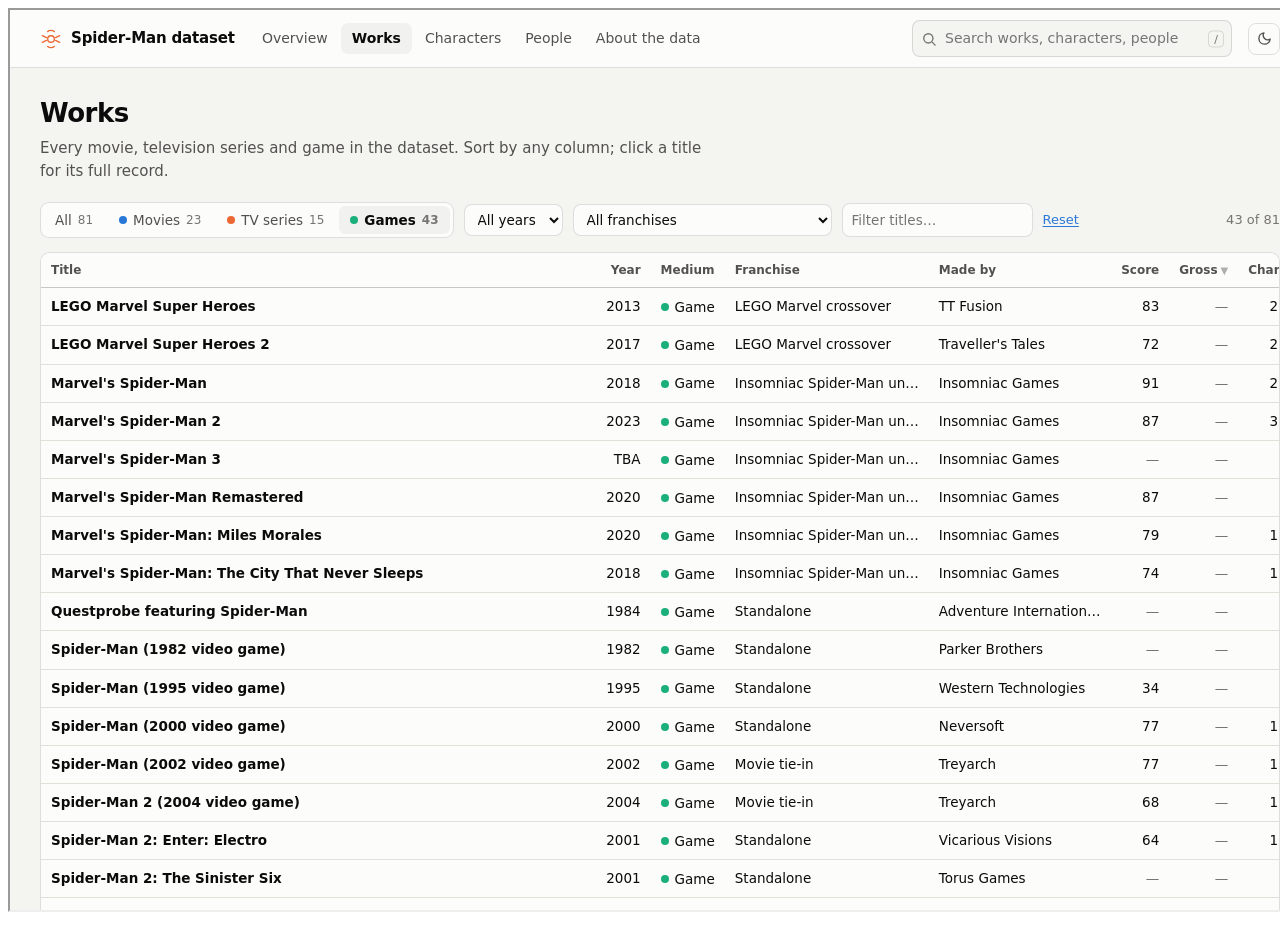
==== explorer/smoke-test.html @ 82f5e82a "Add an interactive static explorer for the dataset explorer/index.html is a dependency-free page tha" ====
<!doctype html><html><body>
<iframe id="f" src="index.html" style="width:1300px;height:900px"></iframe>
<pre id="out"></pre>
<script>
const out = [];
const log = (m) => out.push(m);
const errs = [];
window.addEventListener("error", (e) => errs.push("TOP " + e.message));
const f = document.getElementById("f");
const wait = (ms) => new Promise((r) => setTimeout(r, ms));

f.onload = async () => {
  const w = f.contentWindow, d = f.contentDocument;
  w.addEventListener("error", (e) => errs.push("IFRAME " + e.message + " @" + e.filename + ":" + e.lineno));
  const q = (s) => d.querySelector(s);
  const qa = (s) => [...d.querySelectorAll(s)];
  const nav = async (h) => { w.location.hash = h; await wait(160); };
  const check = (name, cond, extra) => log((cond ? "PASS " : "FAIL ") + name + (extra ? " :: " + extra : ""));

  await wait(300);
  check("overview charts", qa("figure.chart").length === 4, qa("figure.chart").length);
  check("hero figure", q(".hero-fig .value")?.textContent === "81");

  // table toggle on every chart
  for (const fig of qa("figure.chart")) {
    const btn = fig.querySelector(".toggle");
    btn.click(); await wait(30);
    const ok = !!fig.querySelector("table");
    btn.click(); await wait(30);
    check("table toggle " + fig.querySelector("h2").textContent.slice(0, 18), ok && !fig.querySelector("table"));
  }

  // click a year in the timeline -> works filtered
  const bar = qa("figure.chart")[0].querySelectorAll("rect[role=button]");
  let clicked = null;
  for (const b of bar) { if (b.getAttribute("aria-label")?.startsWith("2018")) { clicked = b; break; } }
  clicked.dispatchEvent(new w.MouseEvent("click", { bubbles: true }));
  await wait(200);
  check("year drill-down", d.querySelector("h1").textContent === "Works" && q(".result-count").textContent.startsWith("4 of"), q(".result-count")?.textContent);

  qa("nav.tabs a").find((a) => a.getAttribute("href") === "#/works").click(); await wait(200);
  const total = qa("tbody tr").length;
  check("works rows", total === 81, total);
  // sort by gross desc
  const heads = qa("thead th");
  const grossTh = heads.find((h) => h.textContent.startsWith("Gross"));
  grossTh.click(); await wait(120);
  check("sort by gross", qa("tbody tr")[0].children[0].textContent.startsWith("Spider-Man: No Way Home"), qa("tbody tr")[0].children[0].textContent);
  // filter chip
  qa(".chips button").find((b) => b.textContent.startsWith("Games")).click(); await wait(120);
  check("filter games", qa("tbody tr").length === 43, qa("tbody tr").length);
  // text filter
  const inp = q('.filters input[type="search"]');
  inp.value = "venom"; inp.dispatchEvent(new w.Event("input", { bubbles: true })); await wait(150);
  check("text filter", qa("tbody tr").length > 0 && qa("tbody tr").length < 10, qa("tbody tr").length);

  await nav("#/work/13");
  check("work detail title", d.querySelector("h1").textContent === "Spider-Man: No Way Home");
  check("work detail sections", qa("section.block").length >= 8, qa("section.block").length);
  // follow a character chip
  q("section.block .chip").click(); await wait(180);
  check("chip -> character", w.location.hash.startsWith("#/character/"), w.location.hash);

  await nav("#/characters");
  check("character rows", qa("tbody tr").length === 264, qa("tbody tr").length);
  const bars = qa(".bar-cell .fill");
  check("bar fills have height", bars.length && bars[0].getBoundingClientRect().height > 3, bars[0]?.getBoundingClientRect().height);
  qa(".chips button").find((b) => b.textContent.startsWith("Villain")).click(); await wait(120);
  check("filter villains", qa("tbody tr").length === 113, qa("tbody tr").length);

  await nav("#/character/27");
  check("character detail", d.querySelector("h1").textContent.includes("Peter Parker"));
  check("appearances table", qa("tbody tr").length >= 60, qa("tbody tr").length);
  check("variants listed", qa("section.block")[1].querySelectorAll(".chip").length > 5);

  await nav("#/people");
  check("people rows", qa("tbody tr").length === 581, qa("tbody tr").length);
  await nav("#/person/35");
  check("person detail", !!d.querySelector("h1").textContent);
  check("person credits", qa("tbody tr").length > 0);

  await nav("#/about");
  check("about sections", qa("section.block").length === 6, qa("section.block").length);

  // global search
  await nav("#/overview");
  const search = d.getElementById("search");
  search.value = "octopus"; search.dispatchEvent(new w.Event("input", { bubbles: true })); await wait(120);
  const hits = qa("#results button");
  check("search finds Doctor Octopus", hits.some((b) => b.textContent.includes("Doctor Octopus")), hits.length + " hits");
  hits[0].click(); await wait(180);
  check("search navigates", w.location.hash !== "#/overview", w.location.hash);

  // sticky header not overlapping first row
  await nav("#/characters");
  const th = q("thead th").getBoundingClientRect();
  const tr = qa("tbody tr")[0].getBoundingClientRect();
  check("header above first row", th.bottom <= tr.top + 1, th.bottom + " vs " + tr.top);

  // no horizontal page overflow
  check("no page h-overflow", d.documentElement.scrollWidth <= d.documentElement.clientWidth + 1,
        d.documentElement.scrollWidth + " vs " + d.documentElement.clientWidth);

  log(errs.length ? "FAIL js-errors :: " + errs.join(" | ") : "PASS no-js-errors");
  document.getElementById("out").textContent = out.join("\n");
  document.title = "DONE " + out.filter((l) => l.startsWith("FAIL")).length + " failures";
};
</script>
</body></html>
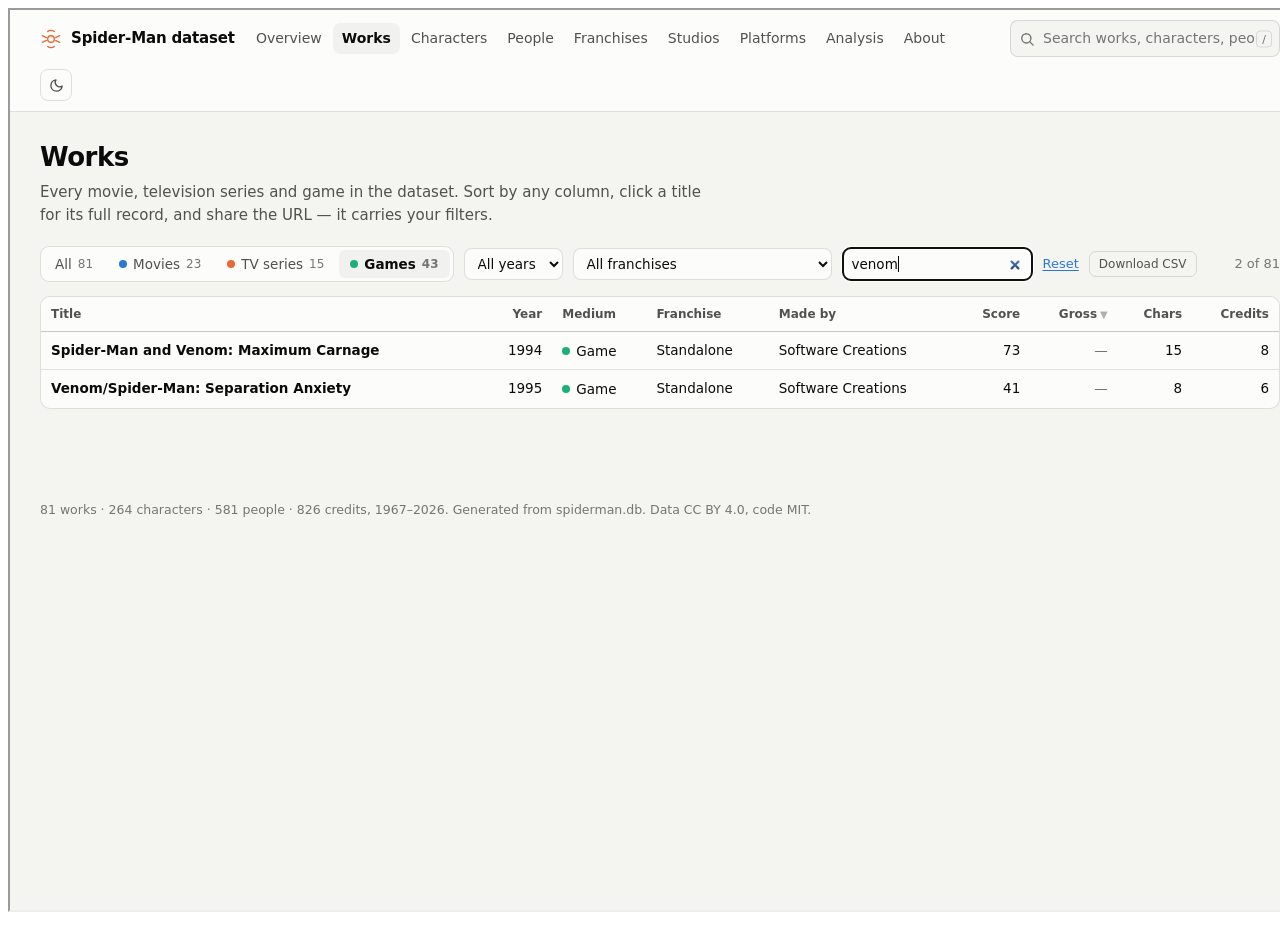
==== commit ec0c93ce: "Deepen what the explorer can show Three dimensions the database only holds implicitly now have their" ====
--- a/explorer/smoke-test.html
+++ b/explorer/smoke-test.html
@@ -10,6 +10,7 @@
 const wait = (ms) => new Promise((r) => setTimeout(r, ms));
 
 f.onload = async () => {
+ try {
   const w = f.contentWindow, d = f.contentDocument;
   w.addEventListener("error", (e) => errs.push("IFRAME " + e.message + " @" + e.filename + ":" + e.lineno));
   const q = (s) => d.querySelector(s);
@@ -80,7 +81,7 @@
   check("person credits", qa("tbody tr").length > 0);
 
   await nav("#/about");
-  check("about sections", qa("section.block").length === 6, qa("section.block").length);
+  check("about sections", qa("section.block").length === 7, qa("section.block").length);
 
   // global search
   await nav("#/overview");
@@ -101,9 +102,81 @@
   check("no page h-overflow", d.documentElement.scrollWidth <= d.documentElement.clientWidth + 1,
         d.documentElement.scrollWidth + " vs " + d.documentElement.clientWidth);
 
+  // ---- dimensions added in the deep-dive pass ----
+  await nav("#/franchises");
+  check("franchise rows", qa("tbody tr").length === 13, qa("tbody tr").length);
+  check("franchise chart", qa("figure.chart").length === 1, qa("figure.chart").length);
+  qa("tbody .row-link")[0].click(); await wait(200);
+  check("franchise detail", w.location.hash.startsWith("#/franchise/"), w.location.hash);
+  check("franchise has strip + works", qa("figure.chart").length >= 1 && qa("tbody tr").length > 0);
+
+  await nav("#/studios");
+  check("studio rows", qa("tbody tr").length === 104, qa("tbody tr").length);
+  await nav("#/studio/" + encodeURIComponent("Columbia Pictures"));
+  check("studio detail", d.querySelector("h1").textContent === "Columbia Pictures");
+  check("studio works listed", qa("tbody tr").length > 3, qa("tbody tr").length);
+
+  await nav("#/platforms");
+  check("platform rows", qa("tbody tr").length === 66, qa("tbody tr").length);
+  await nav("#/platform/" + encodeURIComponent("PlayStation 2"));
+  check("platform detail", d.querySelector("h1").textContent === "PlayStation 2");
+  check("platform releases", qa("tbody tr").length > 2, qa("tbody tr").length);
+
+  await nav("#/analysis");
+  check("analysis charts", qa("figure.chart").length === 4, qa("figure.chart").length);
+  check("analysis tables", qa("section.block").length === 2, qa("section.block").length);
+  for (const fig of qa("figure.chart")) {
+    const btn = fig.querySelector(".toggle");
+    btn.click(); await wait(30);
+    const ok = !!fig.querySelector("table");
+    btn.click(); await wait(30);
+    check("analysis table view " + fig.querySelector("h2").textContent.slice(0, 16), ok);
+  }
+
+  // deepened detail pages
+  await nav("#/work/22");
+  check("weekly gross chart", qa("figure.chart").length === 1, qa("figure.chart").length);
+  await nav("#/work/9");
+  check("work has budget table", [...qa("section.block h2")].some((h) => h.textContent.startsWith("Reported budgets")));
+  await nav("#/character/27");
+  check("character strip + co-appearances", qa("figure.chart").length === 2, qa("figure.chart").length);
+  await nav("#/person/35");
+  check("person career strip", qa("figure.chart").length >= 1, qa("figure.chart").length);
+
+  // URL-backed filters are shareable and reset from the nav tab
+  await nav("#/works?type=game&q=venom");
+  const filtered = qa("tbody tr").length;
+  check("filters restored from URL", filtered > 0 && filtered < 10, filtered);
+  qa("nav.tabs a").find((a) => a.getAttribute("href") === "#/works").click(); await wait(200);
+  check("nav tab clears filters", qa("tbody tr").length === 81, qa("tbody tr").length);
+
+  // sorting writes itself into the URL
+  qa("thead th").find((h) => h.textContent.startsWith("Gross")).click(); await wait(150);
+  check("sort is in the URL", w.location.hash.includes("sort=gross"), w.location.hash);
+
+  // CSV export reflects what is on screen
+  const csvBtn = [...qa(".filters .toggle")].find((b) => b.textContent === "Download CSV");
+  check("csv button present", !!csvBtn);
+  const rowsNow = qa("tbody tr").length;
+  const csv = w.csvFromTable(d.querySelector("tbody").parentNode);
+  check("csv row count", csv.split("\n").length === rowsNow + 1, csv.split("\n").length + " vs " + (rowsNow + 1));
+  check("csv escapes commas", csv.split("\n")[1].split(",").length >= 9);
+
+  // search reaches the new dimensions
+  await nav("#/overview");
+  const s2 = d.getElementById("search");
+  s2.value = "insomniac"; s2.dispatchEvent(new w.Event("input", { bubbles: true })); await wait(150);
+  check("search finds a studio", [...qa("#results button")].some((b) => b.textContent.includes("Insomniac")), qa("#results button").length + " hits");
+
+  await nav("#/overview");
+  check("overview tiles link to dimensions", qa('.kpi[href="#/platforms"]').length === 1);
+
   log(errs.length ? "FAIL js-errors :: " + errs.join(" | ") : "PASS no-js-errors");
-  document.getElementById("out").textContent = out.join("\n");
-  document.title = "DONE " + out.filter((l) => l.startsWith("FAIL")).length + " failures";
+ } catch (e) {
+  log("FAIL harness-threw :: " + (e && e.stack ? e.stack.split("\n").slice(0, 3).join(" / ") : e));
+ }
+ document.getElementById("out").textContent = out.join("\n");
+ document.title = "DONE " + out.filter((l) => l.startsWith("FAIL")).length + " failures";
 };
 </script>
 </body></html>
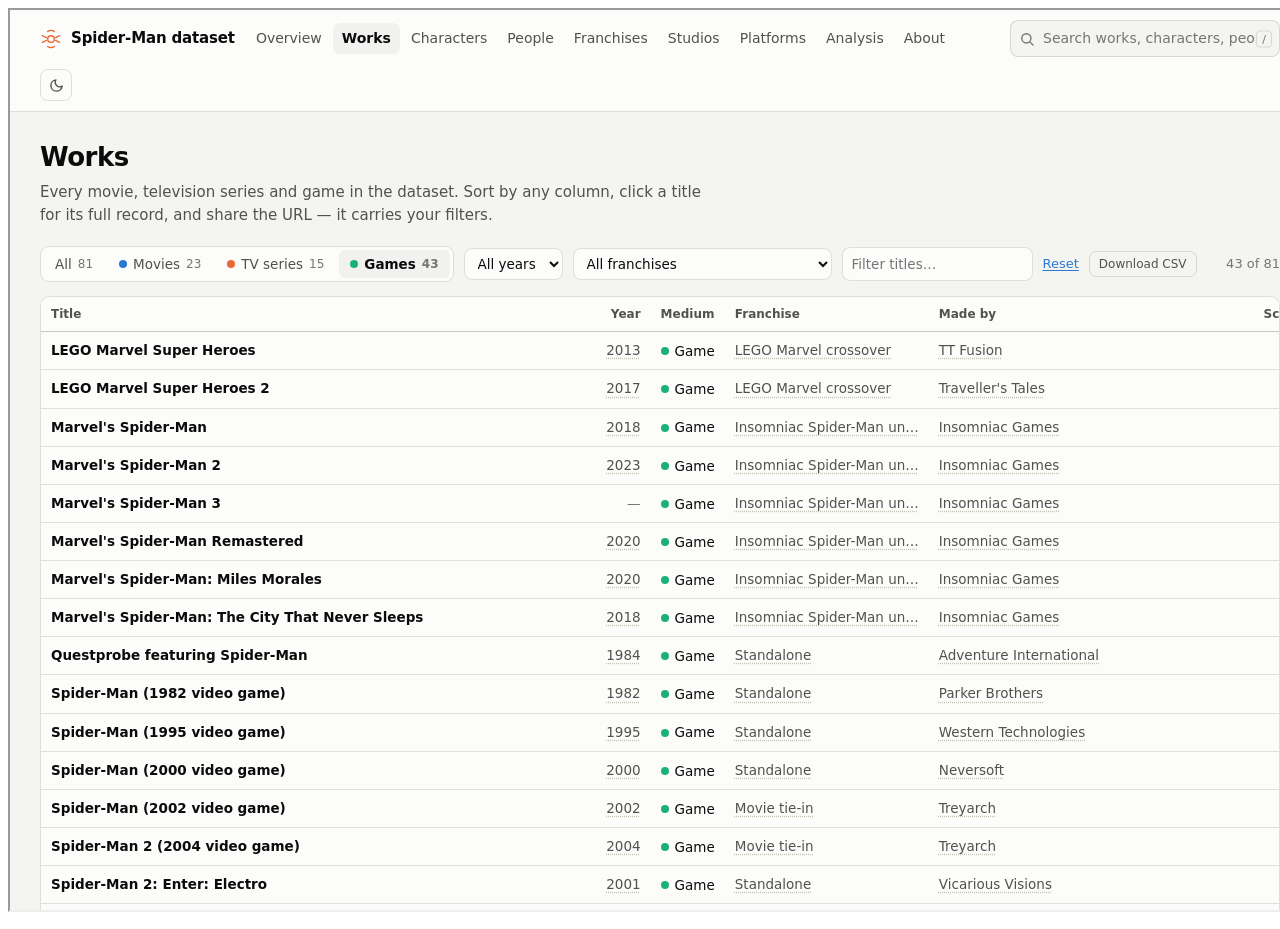
==== commit 28de6c10: "Make every value in the explorer a way into the rest of the data The catalogue was already cross-lin" ====
--- a/explorer/smoke-test.html
+++ b/explorer/smoke-test.html
@@ -1,4 +1,4 @@
-<!doctype html><html><body>
+<!doctype html><html><head><meta charset="utf-8"></head><body>
 <iframe id="f" src="index.html" style="width:1300px;height:900px"></iframe>
 <pre id="out"></pre>
 <script>
@@ -37,7 +37,7 @@
   for (const b of bar) { if (b.getAttribute("aria-label")?.startsWith("2018")) { clicked = b; break; } }
   clicked.dispatchEvent(new w.MouseEvent("click", { bubbles: true }));
   await wait(200);
-  check("year drill-down", d.querySelector("h1").textContent === "Works" && q(".result-count").textContent.startsWith("4 of"), q(".result-count")?.textContent);
+  check("year drill-down", w.location.hash === "#/year/2018" && d.querySelector("h1").textContent === "2018", w.location.hash);
 
   qa("nav.tabs a").find((a) => a.getAttribute("href") === "#/works").click(); await wait(200);
   const total = qa("tbody tr").length;
@@ -124,7 +124,7 @@
 
   await nav("#/analysis");
   check("analysis charts", qa("figure.chart").length === 4, qa("figure.chart").length);
-  check("analysis tables", qa("section.block").length === 2, qa("section.block").length);
+  check("analysis tables", qa("section.block").length === 3, qa("section.block").length);
   for (const fig of qa("figure.chart")) {
     const btn = fig.querySelector(".toggle");
     btn.click(); await wait(30);
@@ -171,6 +171,153 @@
   await nav("#/overview");
   check("overview tiles link to dimensions", qa('.kpi[href="#/platforms"]').length === 1);
 
+  // Nothing should open a new browsing context — every link stays in this tab.
+  const offenders = [];
+  for (const h of ["#/overview", "#/works", "#/work/13", "#/person/35", "#/character/27",
+                   "#/franchise/MCU", "#/studios", "#/platforms", "#/analysis", "#/about"]) {
+    await nav(h);
+    for (const a of qa("a[target]")) offenders.push(h + " " + a.textContent.trim());
+  }
+  check("no link opens a new tab", offenders.length === 0, offenders.join(", "));
+
+  // Header links must not perform a real navigation — the viewer would spawn a tab.
+  await nav("#/overview");
+  const navA = qa("nav.tabs a").find((a) => a.getAttribute("href") === "#/studios");
+  const ev = new w.MouseEvent("click", { bubbles: true, cancelable: true });
+  navA.dispatchEvent(ev);
+  await wait(200);
+  check("header link default is prevented", ev.defaultPrevented);
+  check("header link still navigates", w.location.hash === "#/studios", w.location.hash);
+
+  const brand = q("a.brand");
+  const ev2 = new w.MouseEvent("click", { bubbles: true, cancelable: true });
+  brand.dispatchEvent(ev2);
+  await wait(200);
+  check("brand link handled in page", ev2.defaultPrevented && w.location.hash === "#/overview", w.location.hash);
+
+  const tile = q('.kpi[href="#/platforms"]');
+  const ev3 = new w.MouseEvent("click", { bubbles: true, cancelable: true });
+  tile.dispatchEvent(ev3);
+  await wait(200);
+  check("overview tile handled in page", ev3.defaultPrevented && w.location.hash === "#/platforms", w.location.hash);
+
+  // A ctrl-click is still the user asking for a new tab, so leave it to the browser.
+  await nav("#/overview");
+  const ev4 = new w.MouseEvent("click", { bubbles: true, cancelable: true, ctrlKey: true });
+  qa("nav.tabs a").find((a) => a.getAttribute("href") === "#/works").dispatchEvent(ev4);
+  await wait(120);
+  check("modified click left to the browser", !ev4.defaultPrevented);
+
+  // ---- cross-links: the dimensions that only exist as columns in the source ----
+  const sectionTitles = () => qa("section.block h2").map((h) => h.textContent.replace(/\d+$/, "").trim());
+
+  await nav("#/publications");
+  check("outlet rows", qa("tbody tr").length === 36, qa("tbody tr").length);
+  qa("tbody .row-link")[0].click(); await wait(200);
+  check("outlet detail", w.location.hash.startsWith("#/publication/") && sectionTitles().includes("Scores"), w.location.hash);
+
+  await nav("#/comics");
+  check("comic rows", qa("tbody tr").length > 40, qa("tbody tr").length);
+  await nav("#/comic/" + encodeURIComponent("The Amazing Spider-Man"));
+  check("comic detail", sectionTitles().includes("Adapted by"), sectionTitles().join("|"));
+
+  await nav("#/awards");
+  check("award body rows", qa("tbody tr").length === 8, qa("tbody tr").length);
+  await nav("#/award/" + encodeURIComponent("Academy Awards"));
+  check("award detail", d.querySelector("h1").textContent === "Academy Awards" && qa("tbody tbody, tbody")[0].querySelectorAll("tr").length === 8, qa("tbody")[0].querySelectorAll("tr").length);
+
+  await nav("#/roles");
+  check("role rows", qa("tbody tr").length === 62, qa("tbody tr").length);
+  await nav("#/role/actor");
+  check("role detail", d.querySelector("h1").textContent === "actor" && qa("figure.chart").length === 1, qa("figure.chart").length);
+
+  // ---- a year, an attribute and the lookup of last resort ----
+  await nav("#/year/2002");
+  check("year page", d.querySelector("h1").textContent === "2002" && qa("tbody tr").length > 0, qa("tbody tr").length);
+  check("year page cross-sections", sectionTitles().some((t) => t.startsWith("Released this year")), sectionTitles().join("|"));
+
+  await nav("#/facet/rating/PG-13");
+  check("facet page", qa("tbody tr").length === 13, qa("tbody tr").length);
+  check("facet siblings", sectionTitles().some((t) => t.startsWith("Other mpaa")) || qa(".chip").length > 0);
+
+  await nav("#/find/" + encodeURIComponent("Stan Lee"));
+  check("find page", qa("section.block").length >= 2 && qa(".chip").length > 2, qa("section.block").length + " groups");
+  await nav("#/find/" + encodeURIComponent("zzzznotathing"));
+  check("find page empty state", !!q(".empty-state"));
+
+  // ---- the person -> character -> performer loop the whole thing hangs on ----
+  await nav("#/person/35");
+  const played = qa("section.block").find((s) => s.querySelector("h2").textContent.startsWith("Characters played"));
+  check("person lists characters played", !!played);
+  check("characters played carries dates", played && /\d{4}/.test(played.querySelector("tbody tr").textContent), played?.querySelector("tbody tr")?.textContent.slice(0, 60));
+  played.querySelector("tbody .row-link").click(); await wait(200);
+  check("character reached from person", w.location.hash.startsWith("#/character/"), w.location.hash);
+  const playedBy = qa("section.block").find((s) => s.querySelector("h2").textContent.startsWith("Played by"));
+  check("character lists its performers", !!playedBy);
+  playedBy.querySelector("tbody .row-link").click(); await wait(200);
+  check("person reached from character", w.location.hash.startsWith("#/person/"), w.location.hash);
+
+  // ---- overlap sections, and ranked-list drill-down with a focused row ----
+  await nav("#/work/13");
+  check("work overlaps section", sectionTitles().some((t) => t.startsWith("Overlaps with")), sectionTitles().join("|"));
+  const grossTile = qa(".kpi").find((k) => k.textContent.includes("Worldwide gross"));
+  check("gross tile links to the ranking", grossTile?.getAttribute("href")?.includes("focus=13"), grossTile?.getAttribute("href"));
+  grossTile.dispatchEvent(new w.MouseEvent("click", { bubbles: true, cancelable: true })); await wait(250);
+  check("focused row highlighted", qa("tr.row-focus").length === 1 && q("tr.row-focus").textContent.includes("No Way Home"), qa("tr.row-focus").length);
+
+  // ---- free-text names resolve to people, studios or the lookup ----
+  await nav("#/work/9");
+  const deflist = qa(".deflist .v");
+  check("every fact is a link", deflist.length > 0 && deflist.every((v) => v.querySelector("button, a")), deflist.filter((v) => !v.querySelector("button, a")).map((v) => v.textContent).join(" | "));
+  await nav("#/work/40");
+  const relTable = qa("section.block").find((s) => s.querySelector("h2").textContent.startsWith("Releases"));
+  check("release rows link out", relTable.querySelectorAll("tbody tr td button").length >= relTable.querySelectorAll("tbody tr").length);
+
+  // ---- the promise: no cell of data is a dead end ----
+  // Text that is a measurement, a verdict or a placeholder is allowed to be inert; anything
+  // that names a thing has to be clickable.
+  const INERT = /^(—|–|Won|Nominated|yes|no|n\/a|score|song|[+\-–]?[\d.,]+(\s*(min|M|K|×|yrs|\/\s*[\d.,]+|out of \d+))?|\$[\d.,]+[KMB]?|\d{4}\s*[–-]\s*\d{4}|\d+\s*\/\s*\d+)$/i;
+  const dead = [];
+  for (const h of ["#/works", "#/characters", "#/people", "#/work/13", "#/work/28", "#/work/40",
+                   "#/character/27", "#/person/35", "#/franchise/MCU", "#/studio/" + encodeURIComponent("Columbia Pictures"),
+                   "#/platform/" + encodeURIComponent("PlayStation 2"), "#/publication/IGN", "#/award/Academy%20Awards",
+                   "#/role/composer", "#/year/2002", "#/facet/rating/PG-13", "#/analysis"]) {
+    await nav(h);
+    for (const td of qa("td, .deflist .v")) {
+      const t = td.textContent.trim().replace(/\s+/g, " ");
+      if (!t || INERT.test(t)) continue;
+      if (td.querySelector("button, a, .chip")) continue;
+      dead.push(h + " :: " + t.slice(0, 40));
+    }
+  }
+  check("no cell of data is a dead end", dead.length === 0, dead.slice(0, 12).join(" | ") + (dead.length > 12 ? ` (+${dead.length - 12})` : ""));
+
+  // The new pages must not push the page sideways either.
+  const wide = [];
+  for (const h of ["#/publications", "#/comics", "#/roles", "#/publication/IGN", "#/comic/" + encodeURIComponent("The Amazing Spider-Man"),
+                   "#/role/actor", "#/year/2002", "#/facet/rating/PG-13", "#/find/" + encodeURIComponent("Stan Lee"), "#/person/35", "#/character/27"]) {
+    await nav(h);
+    if (d.documentElement.scrollWidth > d.documentElement.clientWidth + 1) wide.push(h + " " + d.documentElement.scrollWidth);
+  }
+  check("no h-overflow on the new pages", wide.length === 0, wide.join(", "));
+
+  // Follow the links rather than trusting them: every value-level link has to land on a
+  // real page, not an "Unknown …" stub.
+  const broken = [];
+  for (const page of ["#/work/40", "#/work/28", "#/person/35", "#/character/27", "#/year/2002"]) {
+    await nav(page);
+    const n = Math.min(qa(".row-link.soft").length, 14);
+    for (let i = 0; i < n; i++) {
+      await nav(page);
+      const link = qa(".row-link.soft")[i];
+      const label = link.textContent.trim().slice(0, 24);
+      link.click(); await wait(140);
+      const landed = q("h1") && !q(".empty-state");
+      if (!landed) broken.push(page + " → " + label + " → " + w.location.hash);
+    }
+  }
+  check("every value link lands somewhere real", broken.length === 0, broken.slice(0, 6).join(" | "));
+
   log(errs.length ? "FAIL js-errors :: " + errs.join(" | ") : "PASS no-js-errors");
  } catch (e) {
   log("FAIL harness-threw :: " + (e && e.stack ? e.stack.split("\n").slice(0, 3).join(" / ") : e));
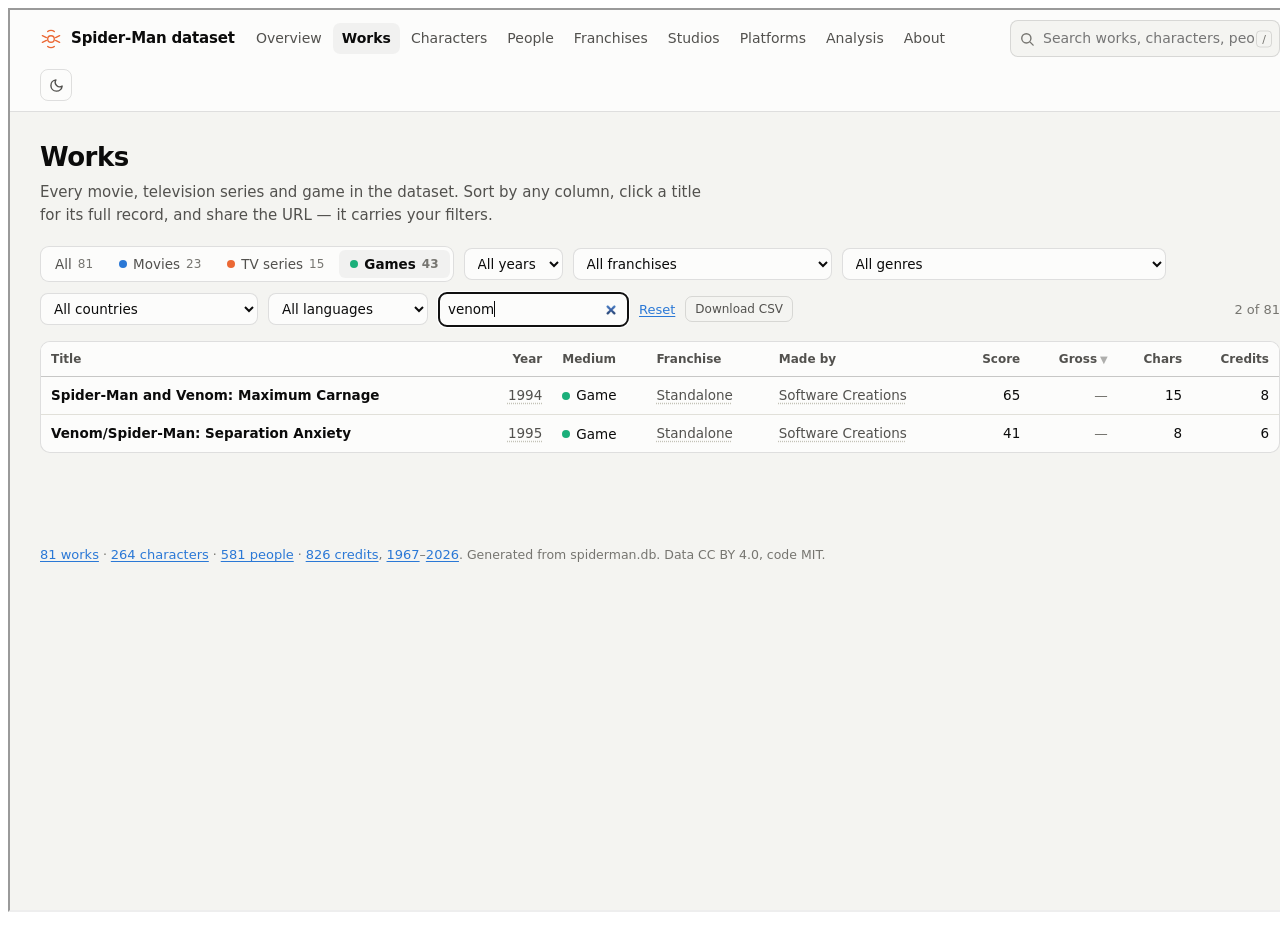
==== commit 3a064704: "Forward-port the explorer to v3 Wires up the v3 tables the exporter was silently skipping: work summ" ====
--- a/explorer/smoke-test.html
+++ b/explorer/smoke-test.html
@@ -72,7 +72,8 @@
   await nav("#/character/27");
   check("character detail", d.querySelector("h1").textContent.includes("Peter Parker"));
   check("appearances table", qa("tbody tr").length >= 60, qa("tbody tr").length);
-  check("variants listed", qa("section.block")[1].querySelectorAll(".chip").length > 5);
+  const variantsSection = qa("section.block").find((s) => s.querySelector("h2").textContent.startsWith("Credit spellings collapsed"));
+  check("variants listed", !!variantsSection && variantsSection.querySelectorAll(".chip").length > 5);
 
   await nav("#/people");
   check("people rows", qa("tbody tr").length === 581, qa("tbody tr").length);
@@ -171,14 +172,15 @@
   await nav("#/overview");
   check("overview tiles link to dimensions", qa('.kpi[href="#/platforms"]').length === 1);
 
-  // Nothing should open a new browsing context — every link stays in this tab.
+  // Nothing should open a new browsing context except a genuine outbound link (IMDb,
+  // Wikipedia, …) — every internal hash route stays in this tab.
   const offenders = [];
   for (const h of ["#/overview", "#/works", "#/work/13", "#/person/35", "#/character/27",
                    "#/franchise/MCU", "#/studios", "#/platforms", "#/analysis", "#/about"]) {
     await nav(h);
-    for (const a of qa("a[target]")) offenders.push(h + " " + a.textContent.trim());
-  }
-  check("no link opens a new tab", offenders.length === 0, offenders.join(", "));
+    for (const a of qa("a[target]")) if (!/^https?:\/\//.test(a.getAttribute("href") || "")) offenders.push(h + " " + a.textContent.trim());
+  }
+  check("no internal link opens a new tab", offenders.length === 0, offenders.join(", "));
 
   // Header links must not perform a real navigation — the viewer would spawn a tab.
   await nav("#/overview");
@@ -212,7 +214,7 @@
   const sectionTitles = () => qa("section.block h2").map((h) => h.textContent.replace(/\d+$/, "").trim());
 
   await nav("#/publications");
-  check("outlet rows", qa("tbody tr").length === 36, qa("tbody tr").length);
+  check("outlet rows", qa("tbody tr").length === 59, qa("tbody tr").length);
   qa("tbody .row-link")[0].click(); await wait(200);
   check("outlet detail", w.location.hash.startsWith("#/publication/") && sectionTitles().includes("Scores"), w.location.hash);
 
@@ -222,9 +224,9 @@
   check("comic detail", sectionTitles().includes("Adapted by"), sectionTitles().join("|"));
 
   await nav("#/awards");
-  check("award body rows", qa("tbody tr").length === 8, qa("tbody tr").length);
+  check("award body rows", qa("tbody tr").length === 24, qa("tbody tr").length);
   await nav("#/award/" + encodeURIComponent("Academy Awards"));
-  check("award detail", d.querySelector("h1").textContent === "Academy Awards" && qa("tbody tbody, tbody")[0].querySelectorAll("tr").length === 8, qa("tbody")[0].querySelectorAll("tr").length);
+  check("award detail", d.querySelector("h1").textContent === "Academy Awards" && qa("tbody tbody, tbody")[0].querySelectorAll("tr").length === 9, qa("tbody")[0].querySelectorAll("tr").length);
 
   await nav("#/roles");
   check("role rows", qa("tbody tr").length === 62, qa("tbody tr").length);
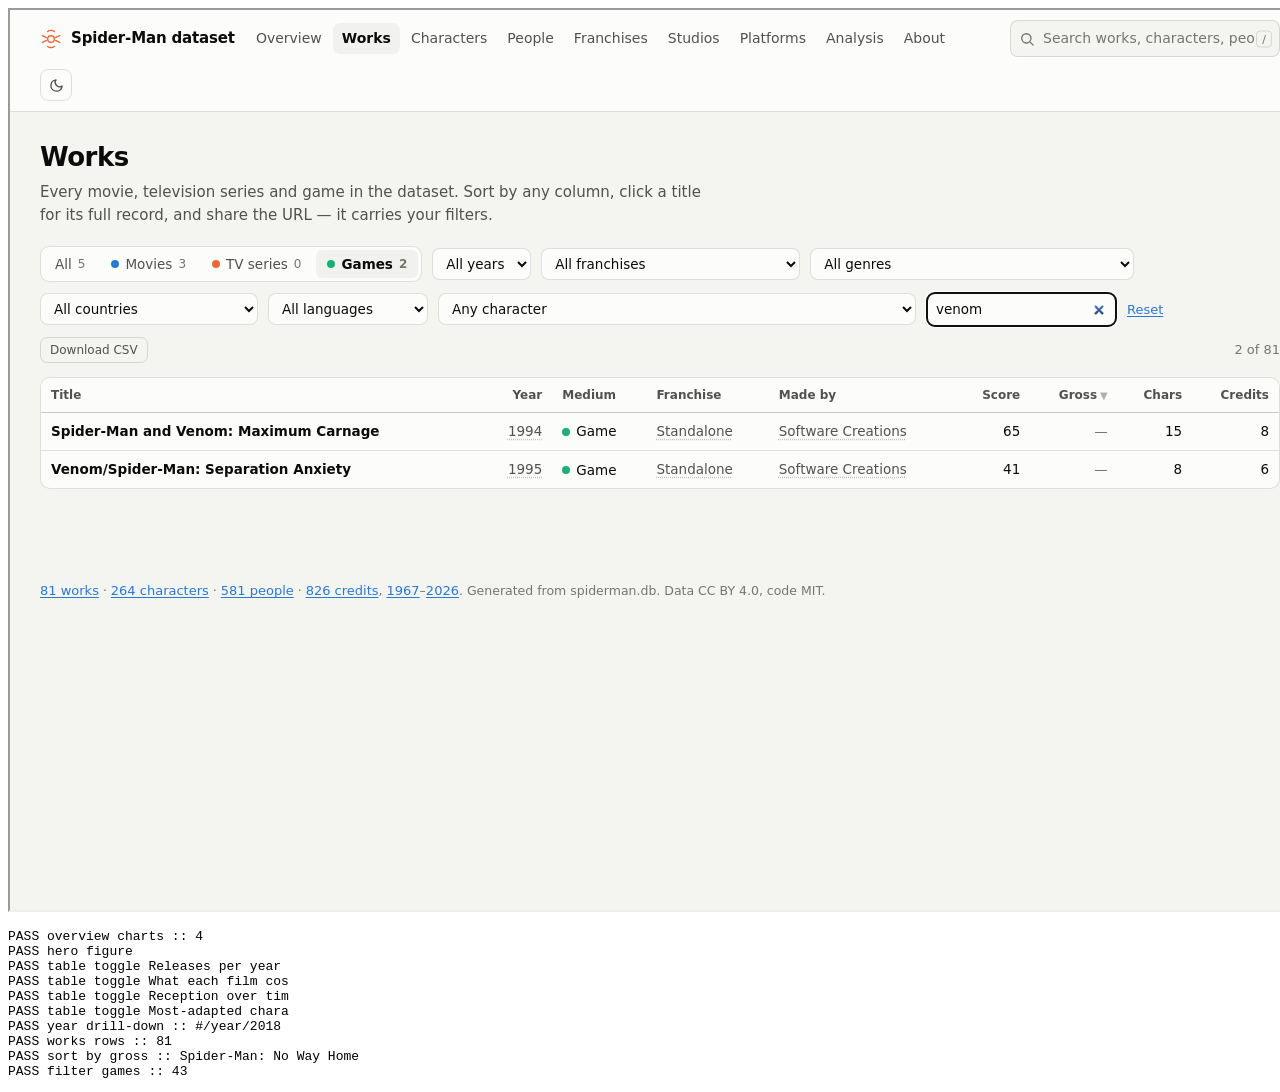
==== commit 824e076d: "Make every number in the explorer open the rows behind it Auditing all 559 routes turned up 41 summa" ====
--- a/explorer/smoke-test.html
+++ b/explorer/smoke-test.html
@@ -3,7 +3,8 @@
 <pre id="out"></pre>
 <script>
 const out = [];
-const log = (m) => out.push(m);
+// Written out as we go, so a run cut short still shows how far it got.
+const log = (m) => { out.push(m); document.getElementById("out").textContent = out.join("\n"); };
 const errs = [];
 window.addEventListener("error", (e) => errs.push("TOP " + e.message));
 const f = document.getElementById("f");
@@ -320,6 +321,160 @@
   }
   check("every value link lands somewhere real", broken.length === 0, broken.slice(0, 6).join(" | "));
 
+  // ---- a link has to answer the number it sits on ----
+  // A tile counting "2 movies for this character" must land on those two movies, not on
+  // every movie in the catalogue.
+  await nav("#/character/10");
+  const docOck = qa(".kpi").find((k) => k.textContent.includes("Movies"));
+  check("character medium tile is scoped", docOck?.getAttribute("href")?.includes("char=10"), docOck?.getAttribute("href"));
+  const tileN = Number(docOck.querySelector(".value").textContent);
+  docOck.dispatchEvent(new w.MouseEvent("click", { bubbles: true, cancelable: true })); await wait(220);
+  check("scoped tile lands on exactly that many works", qa("tbody tr").length === tileN, qa("tbody tr").length + " vs " + tileN);
+
+  await nav("#/works?type=movie&char=10");
+  check("character filter restores from the URL", qa("tbody tr").length === tileN, qa("tbody tr").length);
+  check("character filter is visible in the filter bar", [...qa(".filters select option")].some((o) => o.selected && o.textContent === "Doctor Octopus"));
+  qa("nav.tabs a").find((a) => a.getAttribute("href") === "#/works").click(); await wait(200);
+  check("nav tab clears the character filter", qa("tbody tr").length === 81, qa("tbody tr").length);
+
+  // Every "?at=" destination has to exist on the page it opens.
+  const missing = [];
+  for (const page of ["#/year/2002", "#/year/2018", "#/character/10", "#/work/13", "#/work/9",
+                      "#/comic/" + encodeURIComponent("The Amazing Spider-Man")]) {
+    await nav(page);
+    const jumps = qa(".kpi[href*='?at=']").map((k) => k.getAttribute("href"));
+    for (const h of jumps) {
+      await nav(h);
+      const id = new URLSearchParams(h.split("?")[1]).get("at");
+      if (!d.getElementById(id)) missing.push(page + " → " + h);
+    }
+  }
+  check("every jump tile finds its block", missing.length === 0, missing.join(" | "));
+
+  // A chip's count is a promise about what clicking it gives you.
+  await nav("#/works?char=10");
+  const chipN = Number(qa(".chips button").find((b) => b.textContent.startsWith("Games")).textContent.match(/\d+/)[0]);
+  qa(".chips button").find((b) => b.textContent.startsWith("Games")).click(); await wait(160);
+  check("chip counts hold inside the other filters", qa("tbody tr").length === chipN, qa("tbody tr").length + " vs " + chipN);
+
+  await nav("#/characters?q=spider");
+  const heroChip = Number(qa(".chips button").find((b) => b.textContent.startsWith("Hero")).textContent.match(/\d+/)[0]);
+  qa(".chips button").find((b) => b.textContent.startsWith("Hero")).click(); await wait(160);
+  check("character chip counts hold too", qa("tbody tr").length === heroChip, qa("tbody tr").length + " vs " + heroChip);
+
+  // No tile may point at a page that says nothing about the number on it.
+  await nav("#/work/13");
+  check("budget tile no longer dumps you on Analysis", !qa(".kpi").some((k) => k.getAttribute("href") === "#/analysis"),
+        qa(".kpi").filter((k) => k.getAttribute("href") === "#/analysis").map((k) => k.textContent).join(","));
+
+  // ---- no tile anywhere is inert, and none lands on an unfiltered list ----
+  const BARE = ["#/works", "#/characters", "#/people", "#/franchises", "#/studios", "#/platforms",
+                "#/publications", "#/comics", "#/awards", "#/roles", "#/analysis", "#/about"];
+  const inertTiles = [], bareTiles = [];
+  const tilePages = ["#/work/13", "#/work/28", "#/work/40", "#/character/27", "#/person/35",
+                     "#/franchise/" + encodeURIComponent("Marvel Cinematic Universe"),
+                     "#/studio/" + encodeURIComponent("Columbia Pictures"),
+                     "#/platform/" + encodeURIComponent("PlayStation 2"),
+                     "#/platform/" + encodeURIComponent("Atari 2600"),
+                     "#/publication/" + encodeURIComponent("Push Square"),
+                     "#/comic/" + encodeURIComponent("The Amazing Spider-Man"),
+                     "#/award/" + encodeURIComponent("Academy Awards"),
+                     "#/role/actor", "#/facet/rating/PG-13", "#/year/2002"];
+  for (const page of tilePages) {
+    await nav(page);
+    for (const k of qa("#app .kpi")) {
+      const what = page + " " + (k.querySelector(".label")?.textContent || "?");
+      if (k.tagName !== "A") inertTiles.push(what);
+      else if (BARE.includes(k.getAttribute("href"))) bareTiles.push(what + " → " + k.getAttribute("href"));
+    }
+  }
+  check("no tile is inert", inertTiles.length === 0, inertTiles.join(" | "));
+  check("no tile dumps you on an unfiltered list", bareTiles.length === 0, bareTiles.join(" | "));
+
+  // A dimension page's medium tile filters that page's own works block.
+  await nav("#/studio/" + encodeURIComponent("Columbia Pictures"));
+  const movieTile = qa(".kpi").find((k) => k.querySelector(".label")?.textContent === "Movies");
+  const movieN = Number(movieTile.querySelector(".value").textContent);
+  await nav(movieTile.getAttribute("href"));
+  const wb = d.getElementById("works");
+  check("studio medium tile filters its own works block", wb && Number(wb.querySelector("h2 .n").textContent) === movieN,
+        wb ? wb.querySelector("h2 .n").textContent + " vs " + movieN : "no block");
+  check("and the block's chips let you widen back out", wb.querySelectorAll(".section-filters button").length === 3,
+        wb.querySelectorAll(".section-filters button").length);
+  wb.querySelector(".section-filters button").click(); await wait(160);
+  check("widening restores every work", Number(d.getElementById("works").querySelector("h2 .n").textContent) === 23,
+        d.getElementById("works").querySelector("h2 .n").textContent);
+
+  // An award page's result tiles cut its own record table.
+  await nav("#/award/" + encodeURIComponent("Academy Awards"));
+  const wonTile = qa(".kpi").find((k) => k.querySelector(".label")?.textContent === "Won");
+  const wonN = Number(wonTile.querySelector(".value").textContent);
+  await nav(wonTile.getAttribute("href"));
+  check("award 'Won' tile cuts the record table", Number(d.getElementById("records").querySelector("h2 .n").textContent) === wonN,
+        d.getElementById("records").querySelector("h2 .n").textContent + " vs " + wonN);
+
+  // Two blocks on one page cut independently, so changing one must not silently reset the
+  // other — a tile that jumps to its own block rewrites only its own params.
+  await nav("#/award/" + encodeURIComponent("Academy Awards") + "?at=works&type=movie");
+  const wonHref = qa(".kpi").find((k) => k.querySelector(".label")?.textContent === "Won").getAttribute("href");
+  check("a tile keeps the rest of the page's state",
+        wonHref.includes("type=movie") && wonHref.includes("result=won"), wonHref);
+  await nav(wonHref);
+  check("and still cuts its own block", Number(d.getElementById("records").querySelector("h2 .n").textContent) === 2,
+        d.getElementById("records").querySelector("h2 .n").textContent);
+  // The "Works" tile means all of them, so it is the one thing that clears the medium cut.
+  const allHref = qa(".kpi").find((k) => k.querySelector(".label")?.textContent === "Works").getAttribute("href");
+  check("but the Works tile clears the medium cut", !allHref.includes("type="), allHref);
+
+  // A series' Seasons tile lands on an episode guide that shows the seasons.
+  await nav("#/work/28");
+  const seasonTile = qa(".kpi").find((k) => k.querySelector(".label")?.textContent === "Seasons");
+  const seasonN = Number(seasonTile.querySelector(".value").textContent);
+  await nav(seasonTile.getAttribute("href"));
+  const eb = d.getElementById("episodes");
+  check("seasons tile lands on a guide split by season",
+        eb && eb.querySelectorAll(".section-filters button").length === seasonN + 1,
+        eb ? eb.querySelectorAll(".section-filters button").length : "no block");
+  const s1 = eb.querySelectorAll(".section-filters button")[1];
+  const s1n = Number(s1.querySelector(".n").textContent);
+  s1.click(); await wait(160);
+  check("picking a season cuts the guide to it",
+        Number(d.getElementById("episodes").querySelector("h2 .n").textContent) === s1n,
+        d.getElementById("episodes").querySelector("h2 .n").textContent + " vs " + s1n);
+
+  // A film's runtime ranks against the other films, in a column you can actually see.
+  await nav("#/work/13");
+  const rtTile = qa(".kpi").find((k) => k.querySelector(".label")?.textContent === "Runtime");
+  await nav(rtTile.getAttribute("href"));
+  check("runtime tile ranks films by runtime",
+        qa("thead th").some((h) => h.textContent.startsWith("Runtime")) && !!q("tr.row-focus"),
+        qa("thead th").map((h) => h.textContent).join(","));
+  check("and the ranking is films only", qa("tbody tr").length === 23, qa("tbody tr").length);
+
+  // A budget with no gross can't sit on the budget→gross chart, so it ranks instead —
+  // and the ranking has to show the figure it ranked on.
+  await nav("#/work/22");
+  const bTile = qa(".kpi").find((k) => k.querySelector(".label")?.textContent === "Production budget");
+  check("budget tile has a destination", !!bTile.getAttribute("href"), bTile.outerHTML.slice(0, 60));
+  await nav(bTile.getAttribute("href"));
+  check("budget tile ranks by budget, with the column shown",
+        qa("thead th").some((h) => h.textContent.startsWith("Budget")) && !!q("tr.row-focus"),
+        qa("thead th").map((h) => h.textContent).join(","));
+  // The default list must not carry those two columns around.
+  await nav("#/works");
+  check("neither column clutters the default list",
+        !qa("thead th").some((h) => /^(Budget|Runtime)/.test(h.textContent)),
+        qa("thead th").map((h) => h.textContent).join(","));
+
+  // An outlet's mean is the mean of what it filed, not of how good the works were.
+  await nav("#/publication/" + encodeURIComponent("Push Square"));
+  const meanTiles = qa(".kpi").filter((k) => k.querySelector(".label")?.textContent === "Mean score");
+  check("outlet mean is not duplicated", meanTiles.length === 1, meanTiles.length);
+  const lo = Number(q("#app .meta-line") && qa(".kpi").find((k) => k.querySelector(".label").textContent === "Range").querySelector(".value").textContent.split("–")[0]);
+  const hi = Number(qa(".kpi").find((k) => k.querySelector(".label").textContent === "Range").querySelector(".value").textContent.split("–")[1]);
+  const mean = Number(meanTiles[0].querySelector(".value").textContent.split(" ")[0]);
+  check("outlet mean sits inside the range it filed", mean >= lo && mean <= hi, mean + " in " + lo + "–" + hi);
+
   log(errs.length ? "FAIL js-errors :: " + errs.join(" | ") : "PASS no-js-errors");
  } catch (e) {
   log("FAIL harness-threw :: " + (e && e.stack ? e.stack.split("\n").slice(0, 3).join(" / ") : e));
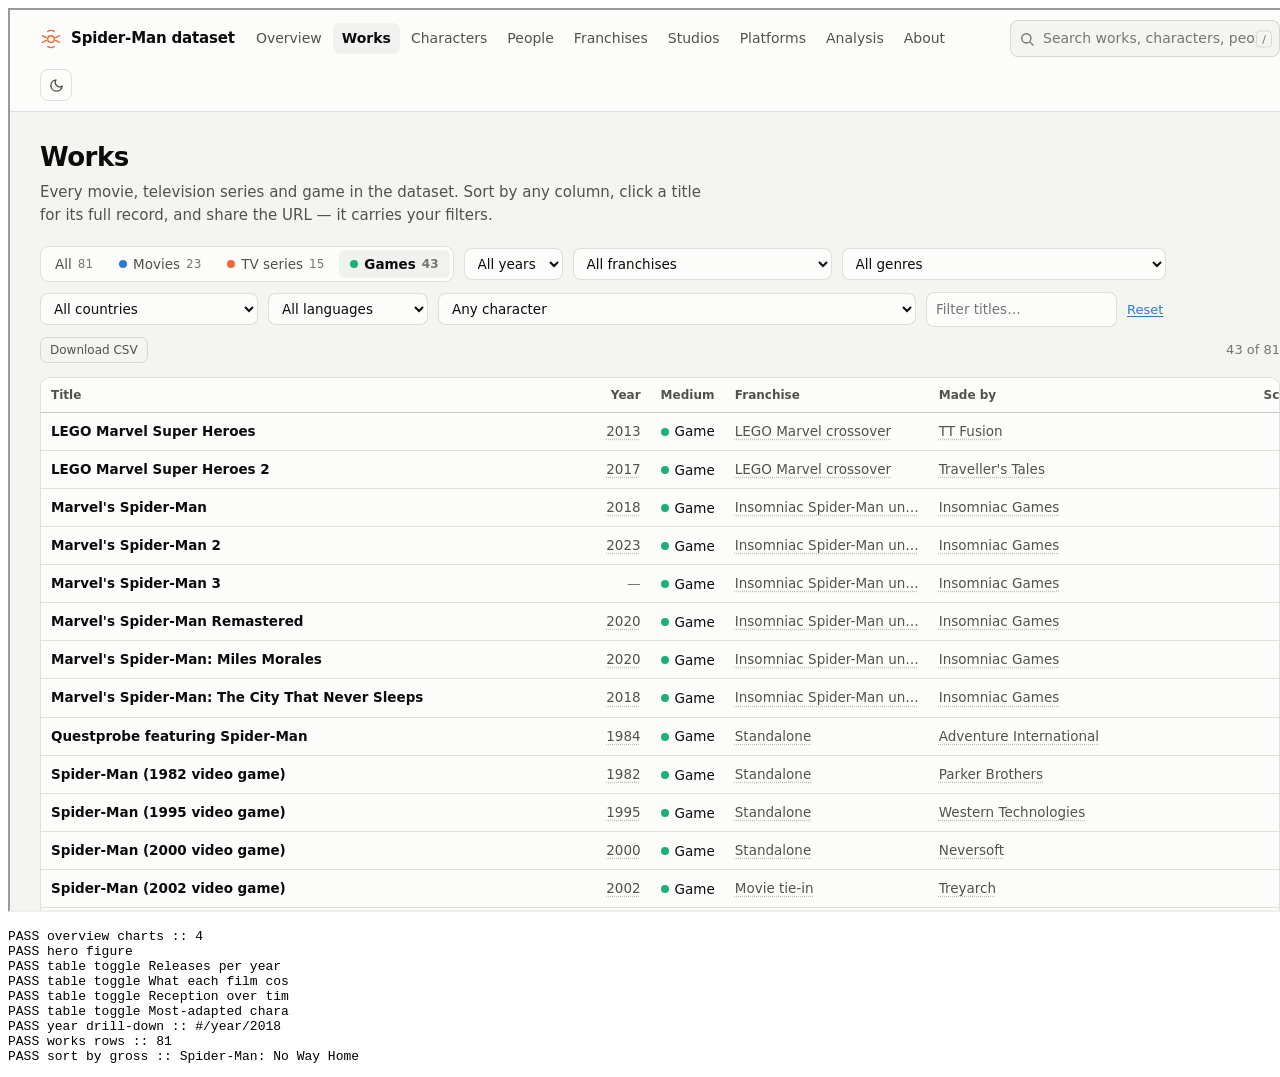
==== commit 20d83a34: "v5: resolve who played whom, and close the character graph Two joins v4 left unmade.  Performances. " ====
--- a/explorer/smoke-test.html
+++ b/explorer/smoke-test.html
@@ -281,10 +281,15 @@
   // that names a thing has to be clickable.
   const INERT = /^(—|–|Won|Nominated|yes|no|n\/a|score|song|[+\-–]?[\d.,]+(\s*(min|M|K|×|yrs|\/\s*[\d.,]+|out of \d+))?|\$[\d.,]+[KMB]?|\d{4}\s*[–-]\s*\d{4}|\d+\s*\/\s*\d+)$/i;
   const dead = [];
+  const SPIDERMAN_CREATOR_ID = w.SPIDERMAN_DATA.comic_creators.find((c) => c.name === "Stan Lee").id;
+  const SPIDERMAN_COMIC_ID = w.SPIDERMAN_DATA.comics.find((c) => c.origin === "wikidata" && c.credits?.length > 3).id;
   for (const h of ["#/works", "#/characters", "#/people", "#/work/13", "#/work/28", "#/work/40",
                    "#/character/27", "#/person/35", "#/franchise/MCU", "#/studio/" + encodeURIComponent("Columbia Pictures"),
                    "#/platform/" + encodeURIComponent("PlayStation 2"), "#/publication/IGN", "#/award/Academy%20Awards",
-                   "#/role/composer", "#/year/2002", "#/facet/rating/PG-13", "#/analysis"]) {
+                   "#/role/composer", "#/year/2002", "#/facet/rating/PG-13", "#/analysis",
+                   // v4's pages hold to the same rule
+                   "#/creators", "#/creator/" + SPIDERMAN_CREATOR_ID, "#/comicrow/" + SPIDERMAN_COMIC_ID,
+                   "#/comic/" + encodeURIComponent("Amazing Fantasy"), "#/studio/" + encodeURIComponent("Marvel Studios")]) {
     await nav(h);
     for (const td of qa("td, .deflist .v")) {
       const t = td.textContent.trim().replace(/\s+/g, " ");
@@ -298,7 +303,8 @@
   // The new pages must not push the page sideways either.
   const wide = [];
   for (const h of ["#/publications", "#/comics", "#/roles", "#/publication/IGN", "#/comic/" + encodeURIComponent("The Amazing Spider-Man"),
-                   "#/role/actor", "#/year/2002", "#/facet/rating/PG-13", "#/find/" + encodeURIComponent("Stan Lee"), "#/person/35", "#/character/27"]) {
+                   "#/role/actor", "#/year/2002", "#/facet/rating/PG-13", "#/find/" + encodeURIComponent("Stan Lee"), "#/person/35", "#/character/27",
+                   "#/creators", "#/creator/" + SPIDERMAN_CREATOR_ID, "#/comicrow/" + SPIDERMAN_COMIC_ID]) {
     await nav(h);
     if (d.documentElement.scrollWidth > d.documentElement.clientWidth + 1) wide.push(h + " " + d.documentElement.scrollWidth);
   }
@@ -475,6 +481,130 @@
   const mean = Number(meanTiles[0].querySelector(".value").textContent.split(" ")[0]);
   check("outlet mean sits inside the range it filed", mean >= lo && mean <= hi, mean + " in " + lo + "–" + hi);
 
+  // ---- v4: the comics layer, the creators, and the character graph ----
+
+  const DATA = w.SPIDERMAN_DATA;
+  check("comics shipped", DATA.comics.length > 100, DATA.comics.length);
+  check("creators shipped", DATA.comic_creators.length > 100, DATA.comic_creators.length);
+
+  await nav("#/creators");
+  check("creators list renders", qa("tbody tr").length > 50, qa("tbody tr").length);
+  check("creators list is sorted by comics", q("thead th .arrow"));
+
+  // The most-credited creator opens onto the comics behind the number.
+  const topCreator = [...DATA.comic_creators].sort((a, b) => b.id - a.id);
+  const stan = DATA.comic_creators.find((c) => c.name === "Stan Lee");
+  await nav("#/creator/" + stan.id);
+  const cComics = qa(".kpi").find((k) => k.querySelector(".label")?.textContent === "Comics");
+  const nComics = Number(cComics.querySelector(".value").textContent);
+  check("Stan Lee has a body of work", nComics > 20, nComics);
+  await nav(cComics.getAttribute("href"));
+  check("comics tile lands on the comics table",
+        Number(d.getElementById("comics").querySelector("h2 .n").textContent) === nComics,
+        d.getElementById("comics")?.querySelector("h2 .n")?.textContent + " vs " + nComics);
+  check("and he is linked to his screen credits", !!qa("#app .meta-line button").length);
+
+  // A resolved issue carries its credits; a parsed one says so instead of faking them.
+  const wdIssue = DATA.comics.find((c) => c.origin === "wikidata" && c.credits && c.credits.length > 3);
+  await nav("#/comicrow/" + wdIssue.id);
+  check("a Wikidata issue shows its credits", !!d.getElementById("credits"),
+        q("#app h1")?.textContent);
+  check("its credits name people you can open",
+        qa("#credits button.row-link").length > 2, qa("#credits button.row-link").length);
+  const parsed = DATA.comics.find((c) => c.origin === "parsed");
+  await nav("#/comicrow/" + parsed.id);
+  check("a parsed issue admits it has no metadata",
+        /Wikidata has no item/.test(q("#app .note")?.textContent || ""),
+        q("#app .note")?.textContent?.slice(0, 40));
+  check("but still names its series", !!qa("#app .meta-line button.row-link").length);
+
+  // A citation string now opens onto the issues it resolved to.
+  const cited = [...w.SPIDERMAN_DATA.works].flatMap((x) => x.sources || []).find((s) => (s.comic_ids || []).length > 1);
+  await nav("#/comic/" + encodeURIComponent(cited.comic));
+  const issuesBlock = d.getElementById("issues");
+  check("a citation lists the issues behind it", !!issuesBlock, cited.comic);
+  check("and each issue opens", issuesBlock && qa("#issues button.row-link").length > 0);
+
+  // The character graph: edges into the catalogue are links, edges to the second
+  // ring v5 resolved are outlined links, and anything left is honest text.
+  const linked = DATA.characters.find((c) => (c.relations || []).some((r) => r.other_id) && (c.relations || []).some((r) => !r.other_id));
+  await nav("#/character/" + linked.id);
+  const relBlock = qa("#app section.block").find((s2) => s2.querySelector("h2")?.textContent.startsWith("Relationships"));
+  check("character page has a relationships block", !!relBlock, linked.name);
+  check("in-dataset relations are clickable", relBlock.querySelectorAll("button.chip:not(.outer)").length > 0);
+  const outerN = relBlock.querySelectorAll("button.chip.outer").length;
+  const mutedN = relBlock.querySelectorAll("span.chip.muted").length;
+  check("second-ring relations open the row v5 gave them", outerN > 0, outerN + " outlined");
+  check("nothing on this page is left as a bare unresolved name", mutedN === 0, mutedN + " greyed");
+  const relN = Number(relBlock.querySelector("h2 .n").textContent);
+  check("the relationship count matches the chips",
+        relBlock.querySelectorAll(".chip").length === relN,
+        relBlock.querySelectorAll(".chip").length + " vs " + relN);
+
+  // Clicking a relation lands on that character.
+  const chip = relBlock.querySelector("button.chip");
+  const chipName = chip.textContent;
+  chip.click(); await wait(200);
+  check("a relation opens the other character", q("#app h1")?.textContent === chipName,
+        q("#app h1")?.textContent + " vs " + chipName);
+
+  // v4 filled two columns the README used to list as always-NULL.
+  await nav("#/studio/" + encodeURIComponent("Marvel Studios"));
+  check("studio page shows the parent company v4 filled",
+        /Disney/.test(d.getElementById("app").textContent), "no parent shown");
+  await nav("#/platform/" + encodeURIComponent("Atari 2600"));
+  check("platform page shows its manufacturer",
+        qa(".kpi").some((k) => k.querySelector(".label")?.textContent === "Made by"),
+        qa(".kpi").map((k) => k.querySelector(".label")?.textContent).join(","));
+
+  // Every new page must still keep to the no-dead-ends rule.
+  for (const h of ["#/creators", "#/creator/" + stan.id, "#/comicrow/" + wdIssue.id]) {
+    await nav(h);
+    const dead = qa("#app .kpi[href]").filter((k) => {
+      const id = (k.getAttribute("href").split("at=")[1] || "").split("&")[0];
+      return id && !d.getElementById(id);
+    });
+    check("no tile on " + h + " points at a missing block", dead.length === 0,
+          dead.map((x) => x.getAttribute("href")).join(","));
+  }
+
+  // ---- v5: performances, and the second ring ----
+  const gameWithCast = DATA.works.find((w2) => w2.type === "game" && (w2.portrayals || []).length);
+  check("a game now has a voice cast", !!gameWithCast, gameWithCast && gameWithCast.title);
+  await nav("#/work/" + gameWithCast.id);
+  const perfBlock = qa("#app section.block").find((s2) => s2.querySelector("h2")?.textContent.startsWith("Performances"));
+  check("the game page shows it", !!perfBlock && perfBlock.querySelectorAll("tbody tr").length === gameWithCast.portrayals.length,
+        perfBlock && perfBlock.querySelectorAll("tbody tr").length + " vs " + gameWithCast.portrayals.length);
+
+  const spidey = DATA.characters.find((c) => (c.portrayals || []).length > 5);
+  await nav("#/character/" + spidey.id);
+  const castBlock = qa("#app section.block").find((s2) => s2.querySelector("h2")?.textContent.startsWith("Performed by"));
+  check("a character lists everyone who has played it", !!castBlock, spidey.name);
+  check("and counts performers, not credits",
+        Number(castBlock.querySelector("h2 .n").textContent) === spidey.n_performers,
+        castBlock.querySelector("h2 .n").textContent + " vs " + spidey.n_performers);
+  const mediaSpan = new Set(spidey.portrayals.map((x) => DATA.works.find((w2) => w2.id === x.work_id).type));
+  check("the lineage crosses media", mediaSpan.size > 1, [...mediaSpan].join(","));
+
+  // A second-ring character has a page, and it leads back into the catalogue.
+  const rel2 = DATA.related_characters.find((r) => (r.back_relations || []).length > 1);
+  await nav("#/related/" + rel2.id);
+  check("a second-ring character has a page", q("#app h1")?.textContent === rel2.name, rel2.name);
+  const backBlock = qa("#app section.block").find((s2) => s2.querySelector("h2")?.textContent.startsWith("Connected to"));
+  check("and it leads back into the catalogue", !!backBlock && backBlock.querySelectorAll("button.chip").length > 0);
+  backBlock.querySelector("button.chip").click(); await wait(160);
+  check("clicking through lands on a catalogued character", w.location.hash.startsWith("#/character/"), w.location.hash);
+
+  // A performer with no `people` row still gets somewhere to land.
+  const loose = DATA.performers.find((pf) => !pf.person_id && (pf.portrayals || []).length > 1);
+  if (loose) {
+    await nav("#/performer/" + loose.id);
+    check("an uncatalogued performer has a page", q("#app h1")?.textContent === loose.name, loose.name);
+    const lb = qa("#app section.block").find((s2) => s2.querySelector("h2")?.textContent.startsWith("Performances"));
+    check("listing every role they play", !!lb && lb.querySelectorAll("tbody tr").length === loose.portrayals.length,
+          lb && lb.querySelectorAll("tbody tr").length + " vs " + loose.portrayals.length);
+  }
+
   log(errs.length ? "FAIL js-errors :: " + errs.join(" | ") : "PASS no-js-errors");
  } catch (e) {
   log("FAIL harness-threw :: " + (e && e.stack ? e.stack.split("\n").slice(0, 3).join(" / ") : e));
